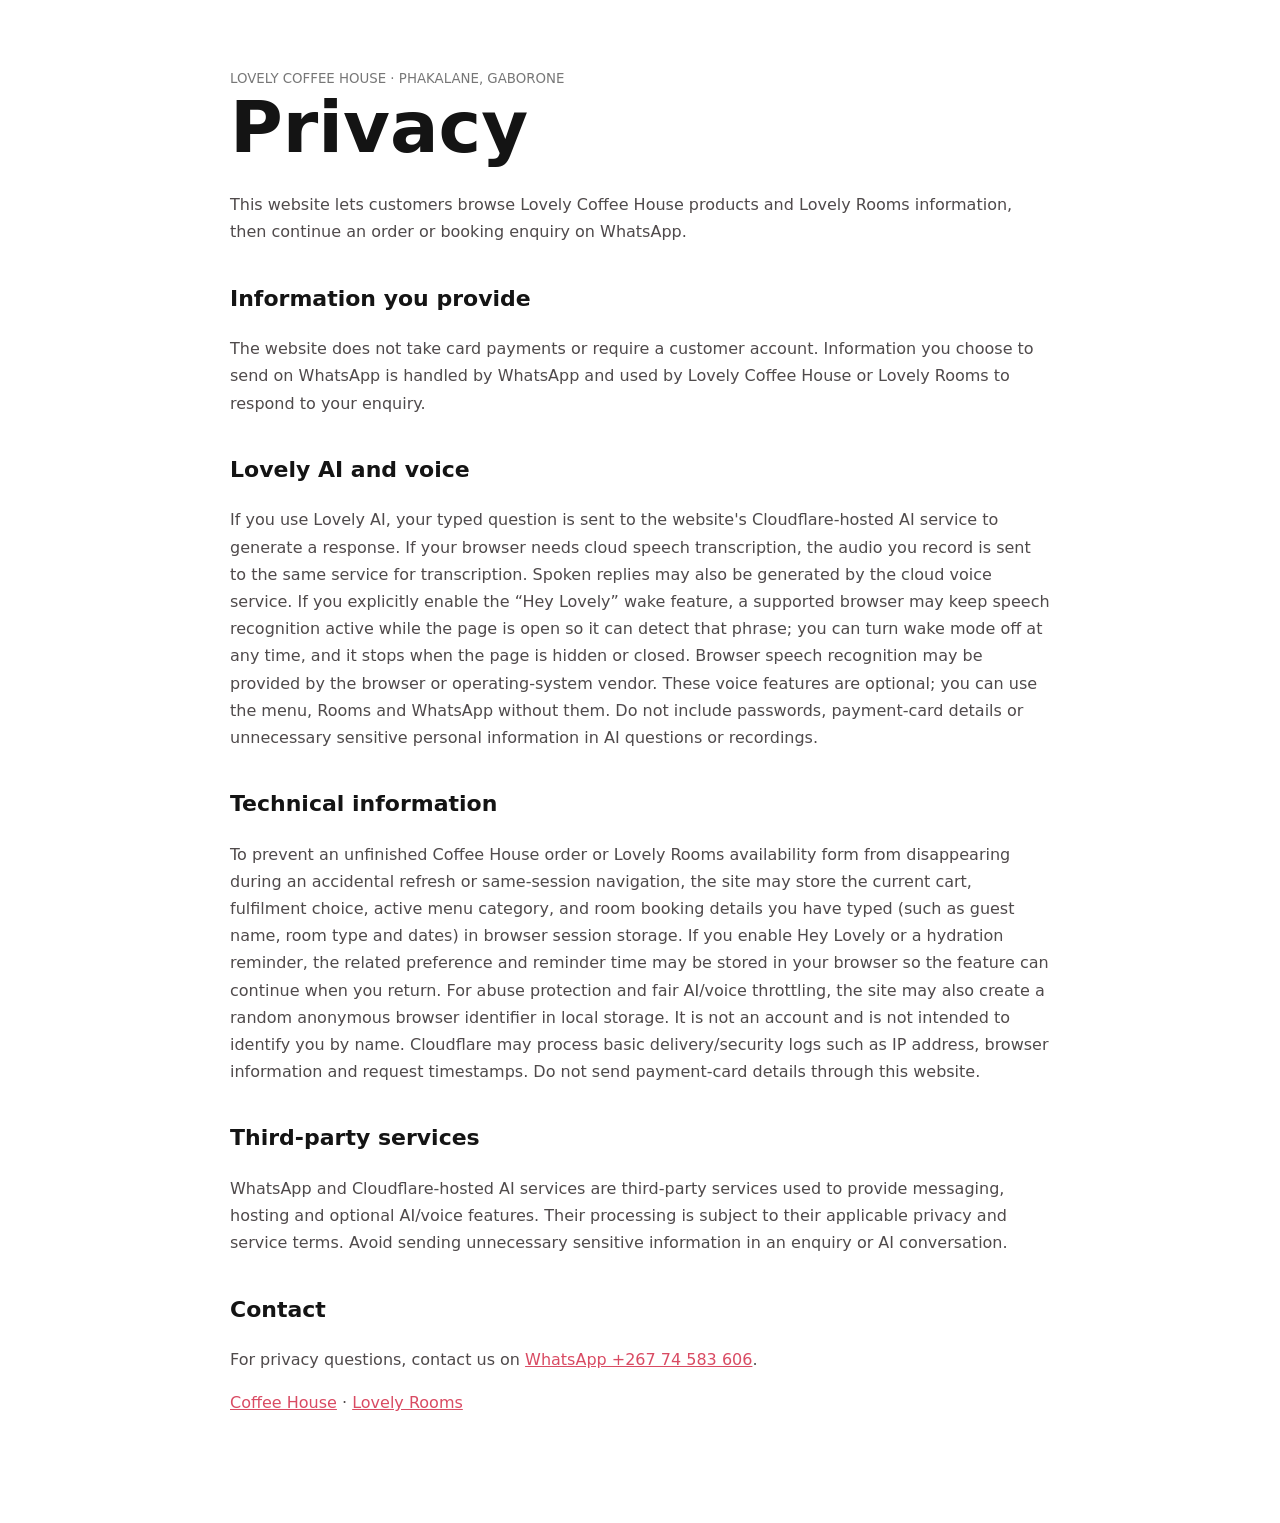
==== site/privacy/index.html @ 3c158c35 "Bootstrap exact verified R17 production source [source-mirror]" ====
<!DOCTYPE html>

<html lang="en"><head><meta charset="utf-8"/><meta content="width=device-width,initial-scale=1" name="viewport"/><meta content="index,follow" name="robots"/><link href="https://lovelycoffeehouse.com/privacy/" rel="canonical"/><title>Privacy | Lovely Coffee House</title><meta content="Privacy information for Lovely Coffee House and Lovely Rooms website enquiries." name="description"/><link href="../assets/privacy.232d6ca38da5.css" rel="stylesheet"/><link href="/manifest.webmanifest" rel="manifest"/><link href="/assets/apple-touch-icon.png" rel="apple-touch-icon" sizes="180x180"/><link href="../assets/favicon-32.png" rel="icon" sizes="32x32" type="image/png"/><meta content="Lovely Coffee" name="apple-mobile-web-app-title"/><meta content="Lovely Coffee House" name="application-name"/><meta content="yes" name="mobile-web-app-capable"/><meta content="yes" name="apple-mobile-web-app-capable"/><meta content="black-translucent" name="apple-mobile-web-app-status-bar-style"/><link href="/assets/pwa-install.aeda388e5b34.css" rel="stylesheet"/><script defer src="/assets/pwa-install.28f037cda461.js"></script></head><body><main><small>LOVELY COFFEE HOUSE · PHAKALANE, GABORONE</small><h1>Privacy</h1><p>This website lets customers browse Lovely Coffee House products and Lovely Rooms information, then continue an order or booking enquiry on WhatsApp.</p><h2>Information you provide</h2><p>The website does not take card payments or require a customer account. Information you choose to send on WhatsApp is handled by WhatsApp and used by Lovely Coffee House or Lovely Rooms to respond to your enquiry.</p><h2>Lovely AI and voice</h2><p>If you use Lovely AI, your typed question is sent to the website's Cloudflare-hosted AI service to generate a response. If your browser needs cloud speech transcription, the audio you record is sent to the same service for transcription. Spoken replies may also be generated by the cloud voice service. If you explicitly enable the “Hey Lovely” wake feature, a supported browser may keep speech recognition active while the page is open so it can detect that phrase; you can turn wake mode off at any time, and it stops when the page is hidden or closed. Browser speech recognition may be provided by the browser or operating-system vendor. These voice features are optional; you can use the menu, Rooms and WhatsApp without them. Do not include passwords, payment-card details or unnecessary sensitive personal information in AI questions or recordings.</p><h2>Technical information</h2><p>To prevent an unfinished Coffee House order or Lovely Rooms availability form from disappearing during an accidental refresh or same-session navigation, the site may store the current cart, fulfilment choice, active menu category, and room booking details you have typed (such as guest name, room type and dates) in browser session storage. If you enable Hey Lovely or a hydration reminder, the related preference and reminder time may be stored in your browser so the feature can continue when you return. For abuse protection and fair AI/voice throttling, the site may also create a random anonymous browser identifier in local storage. It is not an account and is not intended to identify you by name. Cloudflare may process basic delivery/security logs such as IP address, browser information and request timestamps. Do not send payment-card details through this website.</p><h2>Third-party services</h2><p>WhatsApp and Cloudflare-hosted AI services are third-party services used to provide messaging, hosting and optional AI/voice features. Their processing is subject to their applicable privacy and service terms. Avoid sending unnecessary sensitive information in an enquiry or AI conversation.</p><h2>Contact</h2><p>For privacy questions, contact us on <a href="https://wa.me/26774583606" rel="noopener">WhatsApp +267 74 583 606</a>.</p><p><a href="../">Coffee House</a> · <a href="../rooms/">Lovely Rooms</a></p></main></body></html>
---- site/assets/privacy.232d6ca38da5.css ----
/* Lovely Coffee House R6 cascade architecture.
   lch-normal contains ordinary author rules.
   lch-priority replaces legacy !important priority while preserving selector specificity and source order.
   Real !important remains only on animation/runtime-inline-sensitive properties. */
@layer lch-normal,lch-priority;
@layer lch-normal{
body{margin:0;background:#fff;color:#141414;font-family:system-ui,-apple-system,BlinkMacSystemFont,"Segoe UI",sans-serif;line-height:1.7;}main{max-width:820px;margin:auto;padding:64px 24px 90px;}h1{font-size:clamp(42px,7vw,72px);line-height:1;margin:0 0 28px;}h2{margin-top:34px;font-size:22px;}p{font-size:16px;color:#4f4a4b;}a{color:#d94b63;}small{color:#777;}
}
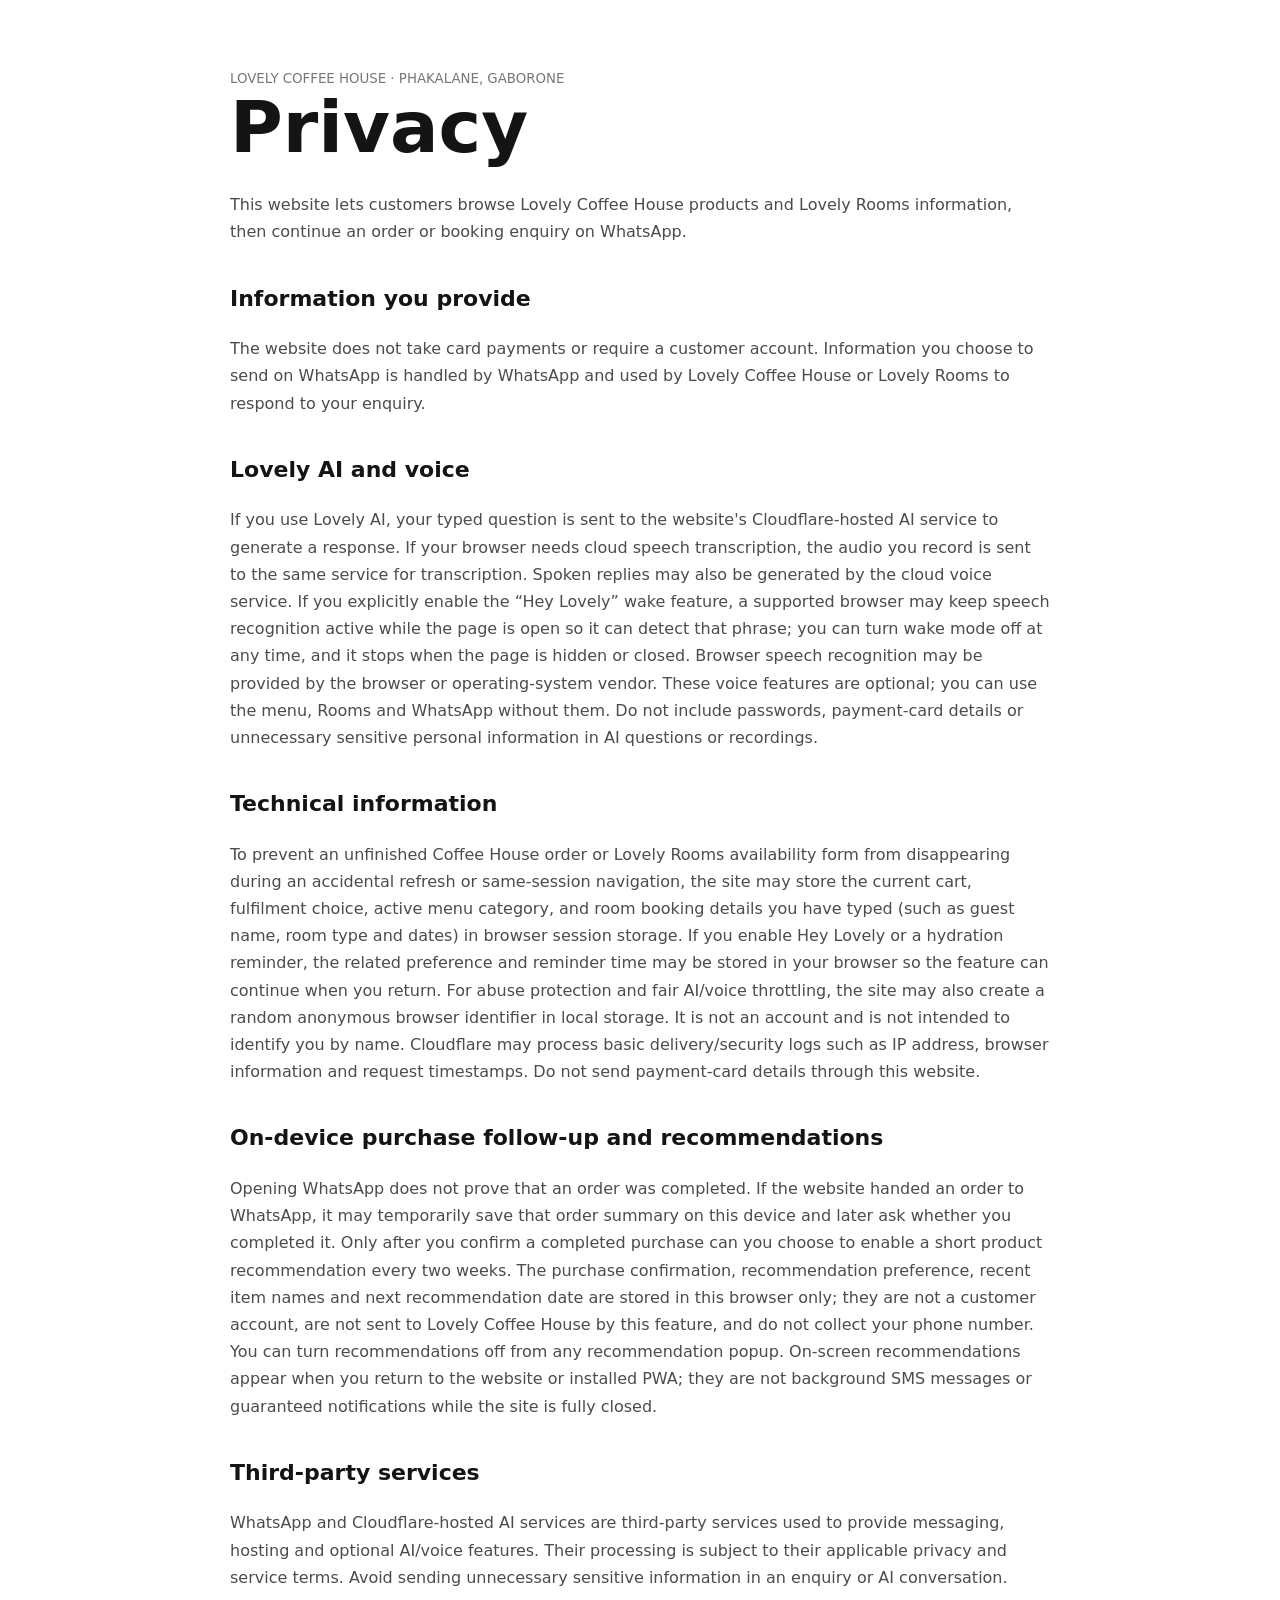
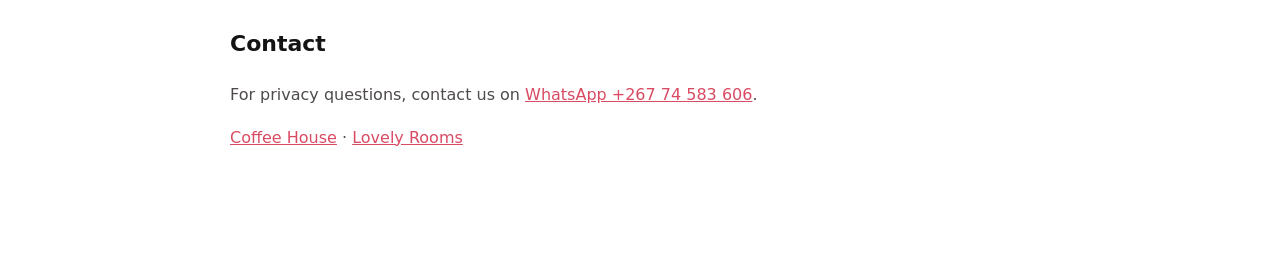
==== commit abf6e62e: "Disclose on-device purchase confirmation and recommendations" ====
--- a/site/privacy/index.html
+++ b/site/privacy/index.html
@@ -1,3 +1,3 @@
 <!DOCTYPE html>
 
-<html lang="en"><head><meta charset="utf-8"/><meta content="width=device-width,initial-scale=1" name="viewport"/><meta content="index,follow" name="robots"/><link href="https://lovelycoffeehouse.com/privacy/" rel="canonical"/><title>Privacy | Lovely Coffee House</title><meta content="Privacy information for Lovely Coffee House and Lovely Rooms website enquiries." name="description"/><link href="../assets/privacy.232d6ca38da5.css" rel="stylesheet"/><link href="/manifest.webmanifest" rel="manifest"/><link href="/assets/apple-touch-icon.png" rel="apple-touch-icon" sizes="180x180"/><link href="../assets/favicon-32.png" rel="icon" sizes="32x32" type="image/png"/><meta content="Lovely Coffee" name="apple-mobile-web-app-title"/><meta content="Lovely Coffee House" name="application-name"/><meta content="yes" name="mobile-web-app-capable"/><meta content="yes" name="apple-mobile-web-app-capable"/><meta content="black-translucent" name="apple-mobile-web-app-status-bar-style"/><link href="/assets/pwa-install.aeda388e5b34.css" rel="stylesheet"/><script defer src="/assets/pwa-install.28f037cda461.js"></script></head><body><main><small>LOVELY COFFEE HOUSE · PHAKALANE, GABORONE</small><h1>Privacy</h1><p>This website lets customers browse Lovely Coffee House products and Lovely Rooms information, then continue an order or booking enquiry on WhatsApp.</p><h2>Information you provide</h2><p>The website does not take card payments or require a customer account. Information you choose to send on WhatsApp is handled by WhatsApp and used by Lovely Coffee House or Lovely Rooms to respond to your enquiry.</p><h2>Lovely AI and voice</h2><p>If you use Lovely AI, your typed question is sent to the website's Cloudflare-hosted AI service to generate a response. If your browser needs cloud speech transcription, the audio you record is sent to the same service for transcription. Spoken replies may also be generated by the cloud voice service. If you explicitly enable the “Hey Lovely” wake feature, a supported browser may keep speech recognition active while the page is open so it can detect that phrase; you can turn wake mode off at any time, and it stops when the page is hidden or closed. Browser speech recognition may be provided by the browser or operating-system vendor. These voice features are optional; you can use the menu, Rooms and WhatsApp without them. Do not include passwords, payment-card details or unnecessary sensitive personal information in AI questions or recordings.</p><h2>Technical information</h2><p>To prevent an unfinished Coffee House order or Lovely Rooms availability form from disappearing during an accidental refresh or same-session navigation, the site may store the current cart, fulfilment choice, active menu category, and room booking details you have typed (such as guest name, room type and dates) in browser session storage. If you enable Hey Lovely or a hydration reminder, the related preference and reminder time may be stored in your browser so the feature can continue when you return. For abuse protection and fair AI/voice throttling, the site may also create a random anonymous browser identifier in local storage. It is not an account and is not intended to identify you by name. Cloudflare may process basic delivery/security logs such as IP address, browser information and request timestamps. Do not send payment-card details through this website.</p><h2>Third-party services</h2><p>WhatsApp and Cloudflare-hosted AI services are third-party services used to provide messaging, hosting and optional AI/voice features. Their processing is subject to their applicable privacy and service terms. Avoid sending unnecessary sensitive information in an enquiry or AI conversation.</p><h2>Contact</h2><p>For privacy questions, contact us on <a href="https://wa.me/26774583606" rel="noopener">WhatsApp +267 74 583 606</a>.</p><p><a href="../">Coffee House</a> · <a href="../rooms/">Lovely Rooms</a></p></main></body></html>+<html lang="en"><head><meta charset="utf-8"/><meta content="width=device-width,initial-scale=1" name="viewport"/><meta content="index,follow" name="robots"/><link href="https://lovelycoffeehouse.com/privacy/" rel="canonical"/><title>Privacy | Lovely Coffee House</title><meta content="Privacy information for Lovely Coffee House and Lovely Rooms website enquiries." name="description"/><link href="../assets/privacy.232d6ca38da5.css" rel="stylesheet"/><link href="/manifest.webmanifest" rel="manifest"/><link href="/assets/apple-touch-icon.png" rel="apple-touch-icon" sizes="180x180"/><link href="../assets/favicon-32.png" rel="icon" sizes="32x32" type="image/png"/><meta content="Lovely Coffee" name="apple-mobile-web-app-title"/><meta content="Lovely Coffee House" name="application-name"/><meta content="yes" name="mobile-web-app-capable"/><meta content="yes" name="apple-mobile-web-app-capable"/><meta content="black-translucent" name="apple-mobile-web-app-status-bar-style"/><link href="/assets/pwa-install.aeda388e5b34.css" rel="stylesheet"/><script defer src="/assets/pwa-install.28f037cda461.js"></script></head><body><main><small>LOVELY COFFEE HOUSE · PHAKALANE, GABORONE</small><h1>Privacy</h1><p>This website lets customers browse Lovely Coffee House products and Lovely Rooms information, then continue an order or booking enquiry on WhatsApp.</p><h2>Information you provide</h2><p>The website does not take card payments or require a customer account. Information you choose to send on WhatsApp is handled by WhatsApp and used by Lovely Coffee House or Lovely Rooms to respond to your enquiry.</p><h2>Lovely AI and voice</h2><p>If you use Lovely AI, your typed question is sent to the website's Cloudflare-hosted AI service to generate a response. If your browser needs cloud speech transcription, the audio you record is sent to the same service for transcription. Spoken replies may also be generated by the cloud voice service. If you explicitly enable the “Hey Lovely” wake feature, a supported browser may keep speech recognition active while the page is open so it can detect that phrase; you can turn wake mode off at any time, and it stops when the page is hidden or closed. Browser speech recognition may be provided by the browser or operating-system vendor. These voice features are optional; you can use the menu, Rooms and WhatsApp without them. Do not include passwords, payment-card details or unnecessary sensitive personal information in AI questions or recordings.</p><h2>Technical information</h2><p>To prevent an unfinished Coffee House order or Lovely Rooms availability form from disappearing during an accidental refresh or same-session navigation, the site may store the current cart, fulfilment choice, active menu category, and room booking details you have typed (such as guest name, room type and dates) in browser session storage. If you enable Hey Lovely or a hydration reminder, the related preference and reminder time may be stored in your browser so the feature can continue when you return. For abuse protection and fair AI/voice throttling, the site may also create a random anonymous browser identifier in local storage. It is not an account and is not intended to identify you by name. Cloudflare may process basic delivery/security logs such as IP address, browser information and request timestamps. Do not send payment-card details through this website.</p><h2>On-device purchase follow-up and recommendations</h2><p>Opening WhatsApp does not prove that an order was completed. If the website handed an order to WhatsApp, it may temporarily save that order summary on this device and later ask whether you completed it. Only after you confirm a completed purchase can you choose to enable a short product recommendation every two weeks. The purchase confirmation, recommendation preference, recent item names and next recommendation date are stored in this browser only; they are not a customer account, are not sent to Lovely Coffee House by this feature, and do not collect your phone number. You can turn recommendations off from any recommendation popup. On-screen recommendations appear when you return to the website or installed PWA; they are not background SMS messages or guaranteed notifications while the site is fully closed.</p><h2>Third-party services</h2><p>WhatsApp and Cloudflare-hosted AI services are third-party services used to provide messaging, hosting and optional AI/voice features. Their processing is subject to their applicable privacy and service terms. Avoid sending unnecessary sensitive information in an enquiry or AI conversation.</p><h2>Contact</h2><p>For privacy questions, contact us on <a href="https://wa.me/26774583606" rel="noopener">WhatsApp +267 74 583 606</a>.</p><p><a href="../">Coffee House</a> · <a href="../rooms/">Lovely Rooms</a></p></main></body></html>
